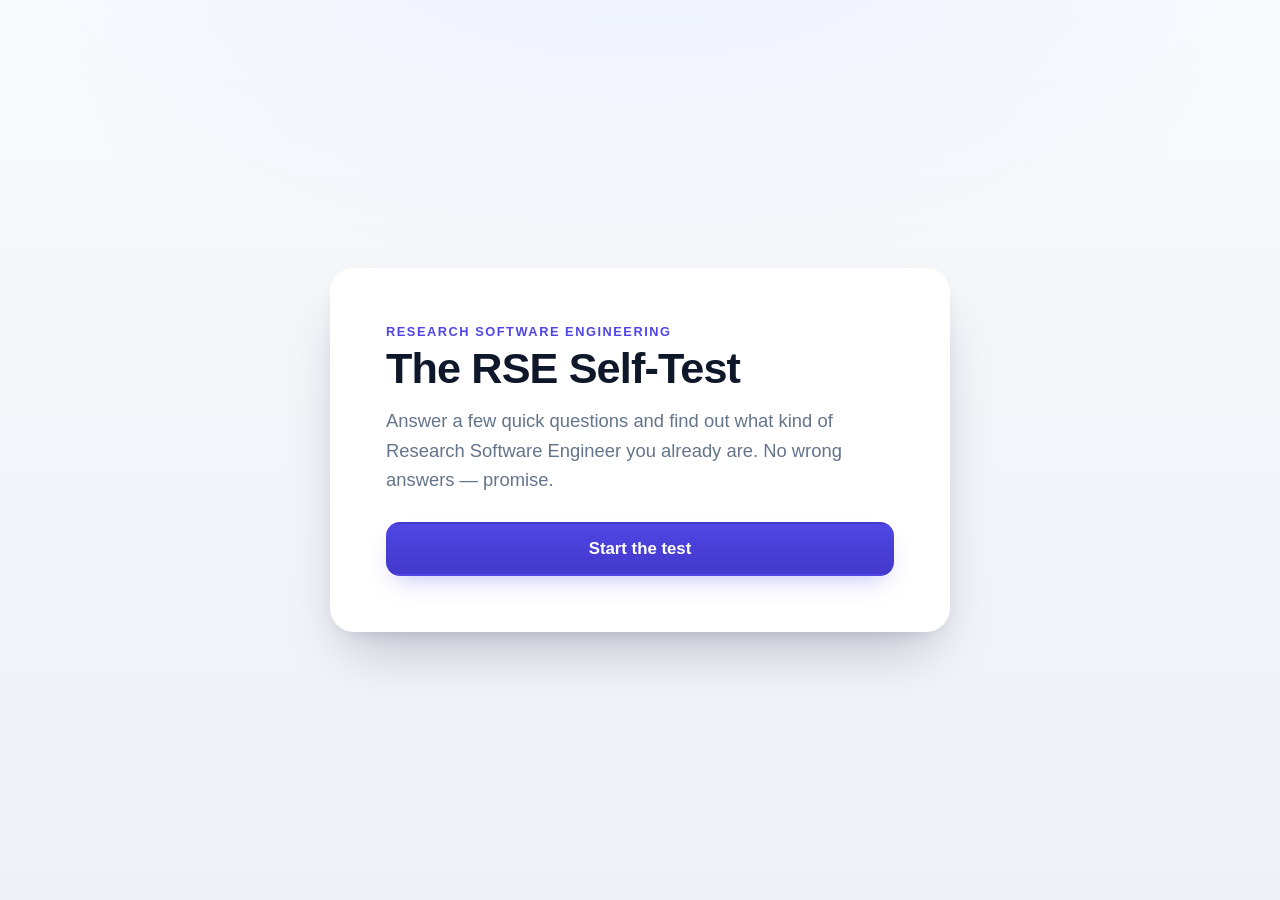
==== index.html @ b46eb812 "first version by Qwen3.8 local" ====
<!DOCTYPE html>
<html lang="en">
<head>
  <meta charset="UTF-8" />
  <meta name="viewport" content="width=device-width, initial-scale=1.0" />
  <title>The RSE Self-Test</title>
  <meta name="description" content="A quick self-test: find out what kind of Research Software Engineer you already are." />
  <link rel="stylesheet" href="style.css" />
</head>
<body>
  <canvas id="confetti" aria-hidden="true"></canvas>

  <main class="card">
    <!-- Intro -->
    <section id="intro" class="screen active">
      <p class="eyebrow">Research Software Engineering</p>
      <h1>The RSE Self-Test</h1>
      <p class="lede">
        Answer a few quick questions and find out what kind of Research
        Software Engineer you already are. No wrong answers &mdash; promise.
      </p>
      <button id="startBtn" class="btn primary" type="button">Start the test</button>
    </section>

    <!-- Question -->
    <section id="question" class="screen">
      <div class="progress"><span id="progressBar"></span></div>
      <p class="qcount" id="qCount"></p>
      <h2 id="qText"></h2>
      <div class="answers">
        <button class="btn yes" type="button" data-answer="yes">Yes</button>
        <button class="btn no" type="button" data-answer="no">No</button>
      </div>
    </section>

    <!-- Result -->
    <section id="result" class="screen">
      <p class="eyebrow" id="resultEyebrow"></p>
      <h1 id="resultTitle"></h1>
      <p class="lede" id="resultMsg"></p>
      <button id="restartBtn" class="btn primary" type="button">Take it again</button>
    </section>
  </main>

  <script src="app.js"></script>
</body>
</html>
---- style.css ----
:root {
  --bg-1: #eef2ff;
  --bg-2: #f8fafc;
  --card: #ffffff;
  --ink: #0f172a;
  --muted: #64748b;
  --accent: #4f46e5;
  --accent-dark: #4338ca;
  --yes: #16a34a;
  --no: #94a3b8;
  --ring: rgba(79, 70, 229, 0.35);
}

* { box-sizing: border-box; }

html, body { height: 100%; }

body {
  margin: 0;
  font-family: -apple-system, BlinkMacSystemFont, "Segoe UI", Roboto, Helvetica, Arial, sans-serif;
  color: var(--ink);
  background: radial-gradient(1200px 600px at 50% -10%, var(--bg-1), transparent 60%),
              linear-gradient(180deg, var(--bg-2), #eef1f7);
  display: flex;
  align-items: center;
  justify-content: center;
  padding: 24px;
  -webkit-font-smoothing: antialiased;
}

/* Confetti overlay */
#confetti {
  position: fixed;
  inset: 0;
  width: 100%;
  height: 100%;
  pointer-events: none;
  z-index: 50;
}

.card {
  width: 100%;
  max-width: 620px;
  background: var(--card);
  border-radius: 24px;
  box-shadow: 0 30px 60px -20px rgba(15, 23, 42, 0.28),
              0 8px 20px -12px rgba(15, 23, 42, 0.18);
  padding: clamp(28px, 6vw, 56px);
}

.screen { display: none; }
.screen.active {
  display: block;
  animation: fadeIn 0.4s ease both;
}

@keyframes fadeIn {
  from { opacity: 0; transform: translateY(10px); }
  to   { opacity: 1; transform: none; }
}

.eyebrow {
  margin: 0 0 6px;
  font-size: 0.8rem;
  font-weight: 700;
  letter-spacing: 0.12em;
  text-transform: uppercase;
  color: var(--accent);
}

h1 {
  margin: 0 0 14px;
  font-size: clamp(1.9rem, 5vw, 2.7rem);
  line-height: 1.1;
  letter-spacing: -0.02em;
}

h2 {
  margin: 18px 0 26px;
  font-size: clamp(1.3rem, 4vw, 1.75rem);
  line-height: 1.25;
  letter-spacing: -0.01em;
}

.lede {
  margin: 0 0 28px;
  font-size: clamp(1rem, 2.6vw, 1.15rem);
  line-height: 1.6;
  color: var(--muted);
}

/* Progress */
.progress {
  height: 6px;
  border-radius: 999px;
  background: #e2e8f0;
  overflow: hidden;
}
#progressBar {
  display: block;
  height: 100%;
  width: 0%;
  border-radius: 999px;
  background: linear-gradient(90deg, var(--accent), #7c3aed);
  transition: width 0.4s ease;
}

.qcount {
  margin: 16px 0 0;
  font-size: 0.85rem;
  font-weight: 600;
  color: var(--muted);
}

/* Buttons */
.answers {
  display: flex;
  gap: 14px;
  margin-top: 30px;
}

.btn {
  appearance: none;
  border: 2px solid transparent;
  border-radius: 14px;
  padding: 15px 26px;
  font-size: 1.05rem;
  font-weight: 700;
  cursor: pointer;
  transition: transform 0.08s ease, box-shadow 0.2s ease, background 0.2s ease, border-color 0.2s ease;
}
.btn:active { transform: translateY(1px) scale(0.99); }

.btn.primary {
  width: 100%;
  color: #fff;
  background: linear-gradient(180deg, var(--accent), var(--accent-dark));
  box-shadow: 0 12px 24px -10px var(--ring);
}
.btn.primary:hover { filter: brightness(1.05); }

.answers .btn { flex: 1; background: #fff; color: var(--ink); border-color: #e2e8f0; }
.answers .btn.yes:hover { border-color: var(--yes); color: var(--yes); box-shadow: 0 10px 22px -14px rgba(22,163,74,.5); }
.answers .btn.no:hover  { border-color: #cbd5e1; background: #f8fafc; }

.btn:focus-visible { outline: none; box-shadow: 0 0 0 4px var(--ring); }

@media (max-width: 460px) {
  .answers { flex-direction: column; }
}
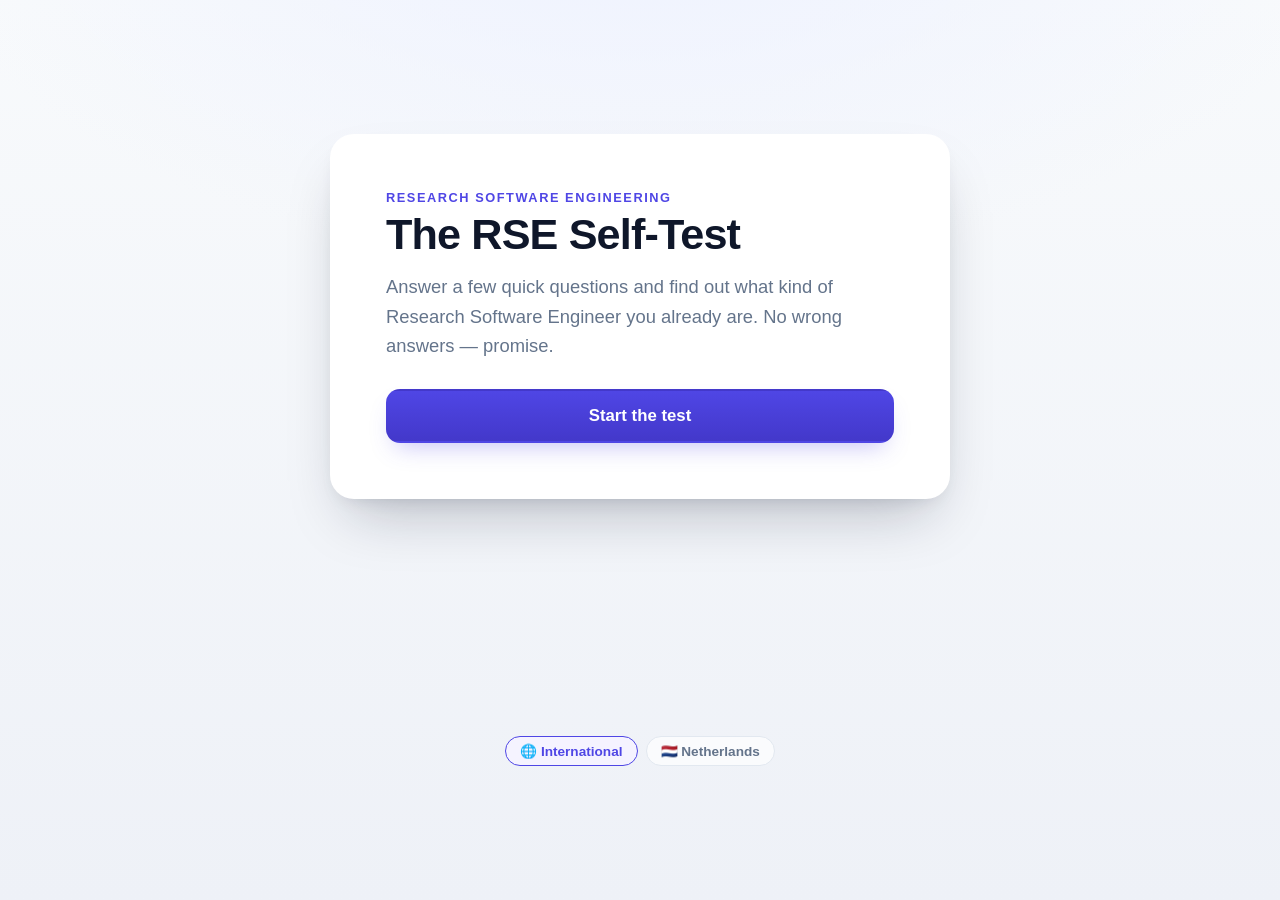
==== commit ae1ddd57: "dedupe same-URL links in NL locale, show globe+flag locale picker" ====
--- a/index.html
+++ b/index.html
@@ -38,10 +38,20 @@
       <p class="eyebrow" id="resultEyebrow"></p>
       <h1 id="resultTitle"></h1>
       <p class="lede" id="resultMsg"></p>
+      <div class="whatnext" id="whatNext">
+        <p class="whatnext-label">What next?</p>
+        <p class="whatnext-text" id="nextText"></p>
+        <ul class="next-links" id="nextLinks"></ul>
+      </div>
       <button id="restartBtn" class="btn primary" type="button">Take it again</button>
     </section>
   </main>
 
+  <nav class="locale-picker" aria-label="Regional site">
+    <span class="locale-option current">&#127760; International</span>
+    <a class="locale-option" href="./nl/">&#127475;&#127473; Netherlands</a>
+  </nav>
+
   <script src="app.js"></script>
 </body>
 </html>
--- a/style.css
+++ b/style.css
@@ -13,7 +13,7 @@
 
 * { box-sizing: border-box; }
 
-html, body { height: 100%; }
+html { min-height: 100%; }
 
 body {
   margin: 0;
@@ -21,10 +21,13 @@
   color: var(--ink);
   background: radial-gradient(1200px 600px at 50% -10%, var(--bg-1), transparent 60%),
               linear-gradient(180deg, var(--bg-2), #eef1f7);
-  display: flex;
-  align-items: center;
-  justify-content: center;
+  min-height: 100vh;   /* fallback */
+  min-height: 100dvh;  /* dynamic viewport height: follows the mobile address bar */
+  display: grid;
+  place-items: center;
   padding: 24px;
+  padding-top: max(24px, env(safe-area-inset-top));
+  padding-bottom: max(24px, env(safe-area-inset-bottom));
   -webkit-font-smoothing: antialiased;
 }
 
@@ -112,6 +115,50 @@
   color: var(--muted);
 }
 
+/* "What next?" action box */
+.whatnext {
+  margin: 24px 0 30px;
+  padding: 20px 22px;
+  border-radius: 16px;
+  background: linear-gradient(180deg, #f5f3ff, #eef2ff);
+  border: 1px solid #e4e2ff;
+}
+.whatnext-label {
+  margin: 0 0 8px;
+  font-size: 0.75rem;
+  font-weight: 700;
+  letter-spacing: 0.1em;
+  text-transform: uppercase;
+  color: var(--accent);
+}
+.whatnext-text {
+  margin: 0 0 14px;
+  font-size: 0.98rem;
+  line-height: 1.55;
+}
+.next-links {
+  list-style: none;
+  margin: 0;
+  padding: 0;
+  display: grid;
+  gap: 8px;
+}
+.next-links a {
+  display: block;
+  padding: 12px 14px;
+  border-radius: 10px;
+  background: #fff;
+  border: 1px solid #e4e2ff;
+  color: var(--accent);
+  font-weight: 700;
+  font-size: 0.95rem;
+  text-decoration: none;
+  transition: border-color 0.2s ease, box-shadow 0.2s ease;
+}
+.next-links a::after { content: " \2192"; opacity: 0.6; }
+.next-links a:hover { border-color: var(--accent); box-shadow: 0 8px 18px -14px var(--ring); }
+.next-links a:focus-visible { outline: none; box-shadow: 0 0 0 4px var(--ring); }
+
 /* Buttons */
 .answers {
   display: flex;
@@ -145,6 +192,34 @@
 
 .btn:focus-visible { outline: none; box-shadow: 0 0 0 4px var(--ring); }
 
+/* Locale / regional picker */
+.locale-picker {
+  margin-top: 18px;
+  display: flex;
+  justify-content: center;
+  gap: 8px;
+}
+.locale-option {
+  display: inline-flex;
+  align-items: center;
+  gap: 6px;
+  font-size: 0.85rem;
+  font-weight: 600;
+  color: var(--muted);
+  text-decoration: none;
+  border: 1px solid #e2e8f0;
+  border-radius: 999px;
+  padding: 6px 14px;
+  background: rgba(255, 255, 255, 0.7);
+  transition: color 0.2s ease, border-color 0.2s ease, background 0.2s ease;
+}
+a.locale-option:hover { color: var(--accent); border-color: var(--accent); }
+.locale-option.current {
+  color: var(--accent);
+  border-color: var(--accent);
+  background: #f5f3ff;
+}
+
 @media (max-width: 460px) {
   .answers { flex-direction: column; }
 }
